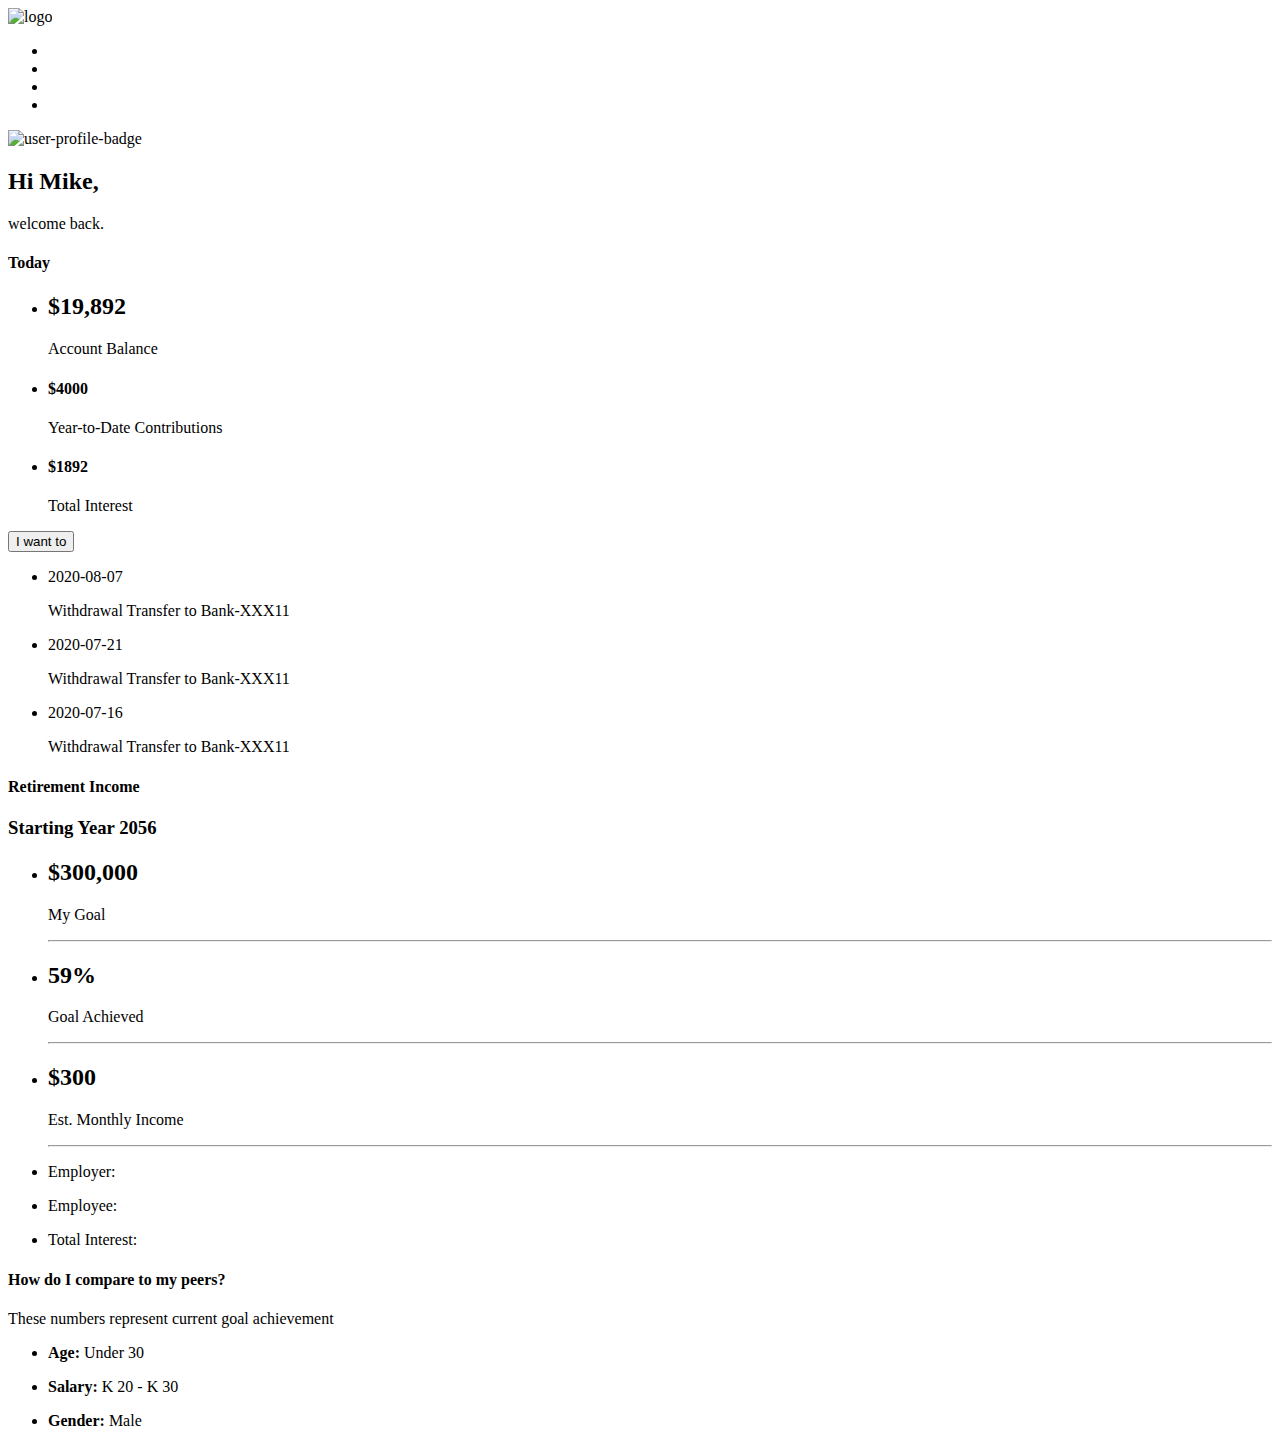
==== dashboard.html @ fe59d1f4 "feat: initial html file" ====
<!DOCTYPE html>
<html lang="en">
<head>
    <meta charset="UTF-8">
    <meta http-equiv="X-UA-Compatible" content="IE=edge">
    <meta name="viewport" content="width=device-width, initial-scale=1.0">
    <title>Dashboard : Swarup Hegde</title>
</head>
<body>
    <div class="dashboard-container">
        <!--Navbar-->
        <div class="navbar-container">
            <img class="logo" src="#" alt="logo">
            <!--Placeholder : search icon-->
            <ul class="nav-links">
                <li class="active">
                    <a href="#">
                        <!--Placeholder : home icon-->
                    </a>
                </li>
                <li>
                    <a href="#">
                        <!--Placeholder : phone book icon-->
                    </a>
                </li>
                <li>
                    <a href="#">
                        <!--Placeholder : tablet list icon-->
                    </a>
                </li>
                <li>
                    <a href="#">
                        <!--Placeholder : user icon-->
                    </a>
                </li>
            </ul>
            <!--Placeholder : bell icon-->
            <!--Placeholder : exit door icon-->
        </div>
        <!--Main section-->
        <div class="main-container">
            <div class="account-overview-container">
                <div class="badge-container">
                    <img class="badge" src="#" alt="user-profile-badge">
                    <div class="badge-text-container">
                        <h2>Hi Mike,</h2>
                        <p>welcome back.</p>
                    </div>
                </div>
                <div class="daily-news-container">
                    <h4>Today</h4>
                    <ul class="expense-list">
                        <li>
                            <h2>$19,892</h2>
                            <p>Account Balance</p>
                        </li>
                        <li>
                            <h4>$4000</h4>
                            <p>Year-to-Date Contributions</p>
                        </li>
                        <li>
                            <h4>$1892</h4>
                            <p>Total Interest</p>
                        </li>
                    </ul>
                    <button class="expense-btn">I want to <!-- Placeholder : down icon (or psuedo-css) --></button>
                    <ul class="recent-transaction">
                        <li>
                            <p class="date">2020-08-07</p>
                            <p class="transfer-action">Withdrawal Transfer to Bank-XXX11</p>
                        </li>
                        <li>
                            <p class="date">2020-07-21</p>
                            <p class="transfer-action">Withdrawal Transfer to Bank-XXX11</p>
                        </li>
                        <li>
                            <p class="date">2020-07-16</p>
                            <p class="transfer-action">Withdrawal Transfer to Bank-XXX11</p>
                        </li>
                    </ul>
                </div>
            </div>
            <div class="chart-section-container">
                <h4>Retirement Income</h4>
                <h3>Starting Year 2056</h3>
                <ul class="goal-stats">
                    <li>
                        <h2>$300,000</h2>
                        <p>My Goal</p>
                        <hr>
                    </li>
                    <li>
                        <h2>59%</h2>
                        <p>Goal Achieved</p>
                        <hr>
                    </li>
                    <li>
                        <h2>$300</h2>
                        <p>Est. Monthly Income</p>
                        <hr>
                    </li>
                </ul>
                <div class="contributions-container">
                    <ul>
                        <li>
                            <p>Employer: </p> <!--Before: oval, Afer: amount-->
                        </li>
                        <li>
                            <p>Employee: </p> <!--Before: oval, Afer: amount-->
                        </li>
                        <li>
                            <p>Total Interest: </p> <!--Before: oval, Afer: amount-->
                        </li>
                    </ul>
                    <div class="bar-chart-container"></div>
                    <div class="comparison-container">
                        <h4>How do I compare to my peers?</h4>
                        <p>These numbers represent current goal achievement</p>
                        <ul class="details-list">
                            <li>
                                <p><strong>Age:</strong> Under 30 <!-- Placeholder: down icon or after --></p>
                            </li>
                            <li>
                                <p><strong>Salary:</strong> K 20 - K 30 <!-- Placeholder: down icon or after --></p>
                            </li>
                            <li>
                                <p><strong>Gender:</strong> Male <!-- Placeholder: down icon or after --></p>
                            </li>
                        </ul>
                        <div class="progress-bar"></div>
                    </div>
                </div>
            </div>
            <div class="deck-container">
                <!-- Baad me karenge -->
            </div>
        </div>
    </div>
</body>
</html>
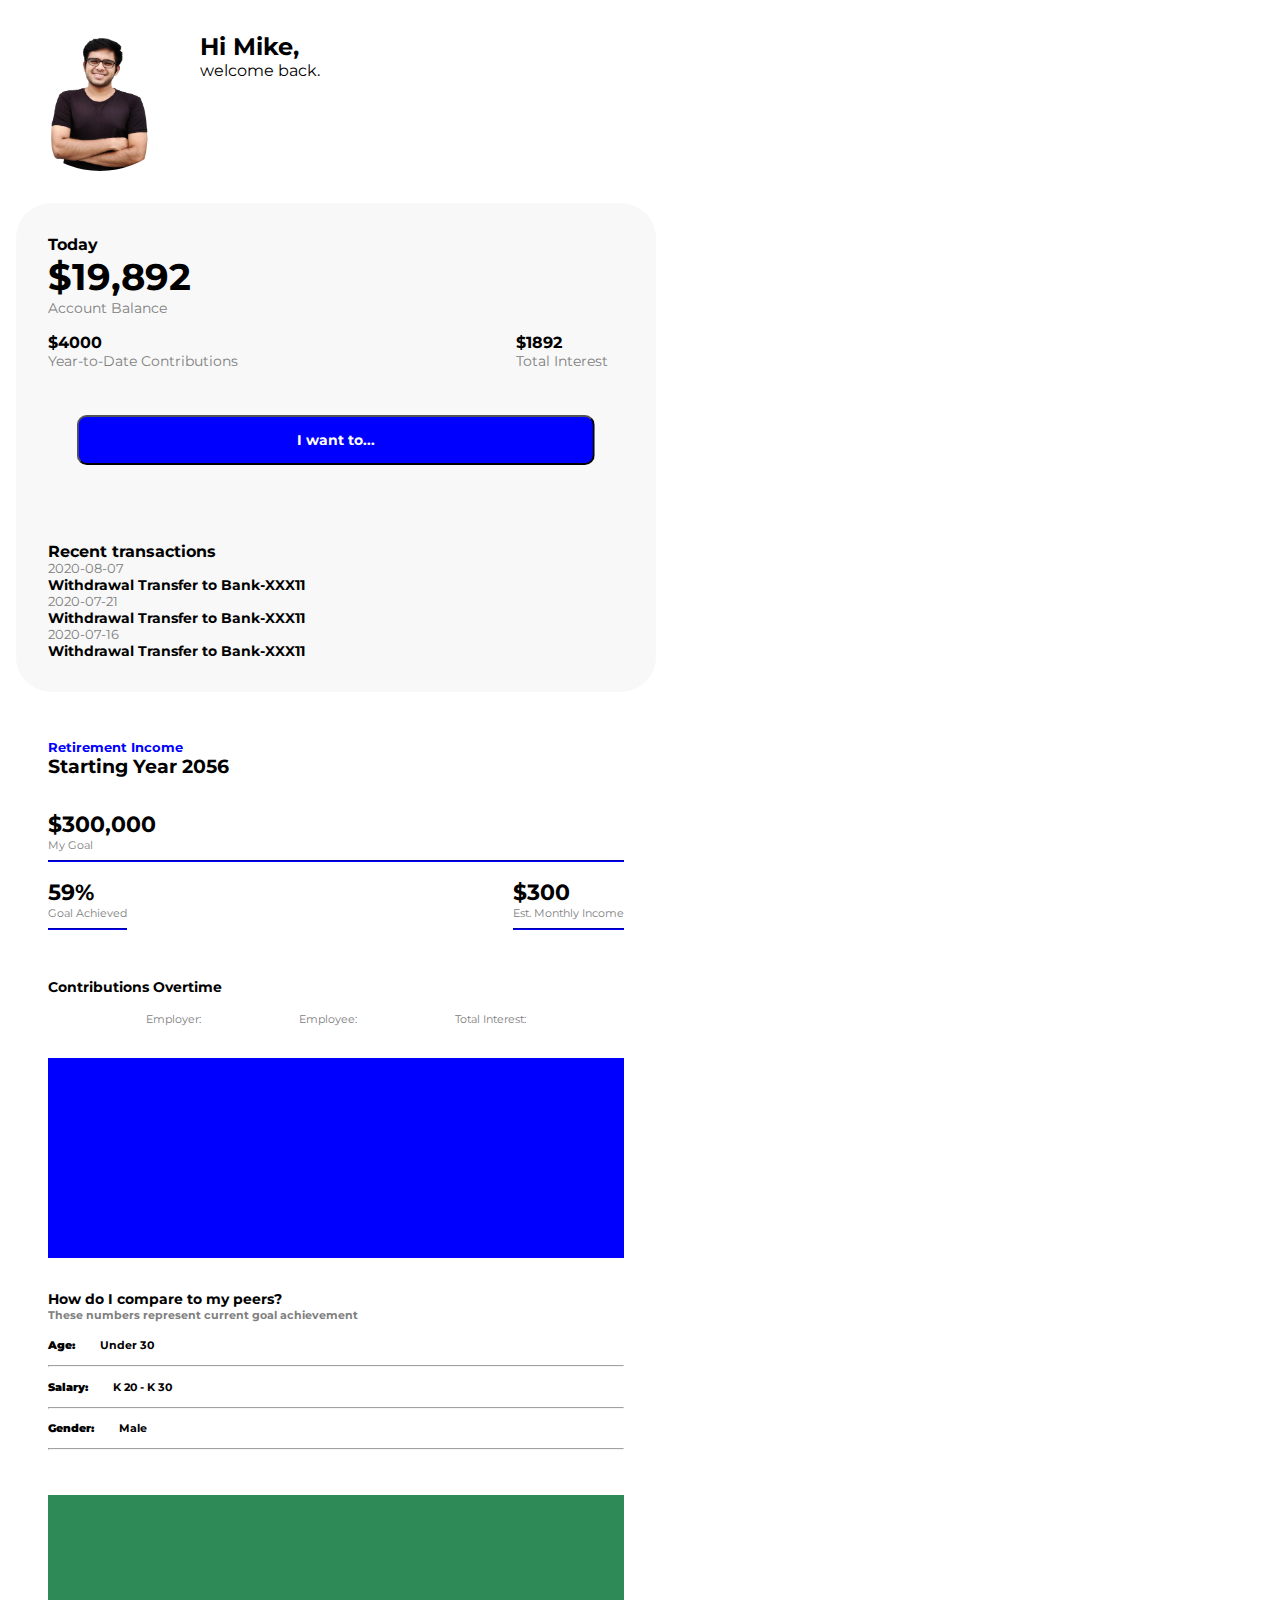
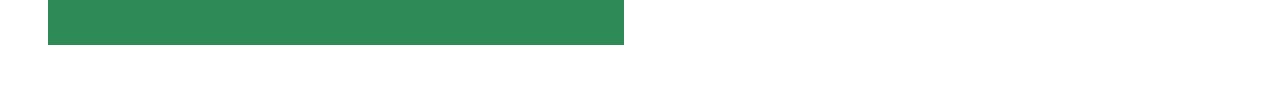
==== commit 74acbe59: "feat: initial mobile view css" ====
--- a/dashboard.html
+++ b/dashboard.html
@@ -3,13 +3,16 @@
 <head>
     <meta charset="UTF-8">
     <meta http-equiv="X-UA-Compatible" content="IE=edge">
+    <link rel="stylesheet" href="./static/css/dashboard.css">
+    <link rel="preconnect" href="https://fonts.gstatic.com">
+<link href="https://fonts.googleapis.com/css2?family=Montserrat&display=swap" rel="stylesheet">
     <meta name="viewport" content="width=device-width, initial-scale=1.0">
     <title>Dashboard : Swarup Hegde</title>
 </head>
 <body>
     <div class="dashboard-container">
         <!--Navbar-->
-        <div class="navbar-container">
+        <div class="navbar-container hide">
             <img class="logo" src="#" alt="logo">
             <!--Placeholder : search icon-->
             <ul class="nav-links">
@@ -41,7 +44,7 @@
         <div class="main-container">
             <div class="account-overview-container">
                 <div class="badge-container">
-                    <img class="badge" src="#" alt="user-profile-badge">
+                    <img class="badge" src="./static/images/profile.png" alt="user-profile-badge">
                     <div class="badge-text-container">
                         <h2>Hi Mike,</h2>
                         <p>welcome back.</p>
@@ -54,17 +57,20 @@
                             <h2>$19,892</h2>
                             <p>Account Balance</p>
                         </li>
-                        <li>
-                            <h4>$4000</h4>
-                            <p>Year-to-Date Contributions</p>
-                        </li>
-                        <li>
-                            <h4>$1892</h4>
-                            <p>Total Interest</p>
-                        </li>
+                        <div>
+                            <li>
+                                <h4>$4000</h4>
+                                <p>Year-to-Date Contributions</p>
+                            </li>
+                            <li>
+                                <h4>$1892</h4>
+                                <p>Total Interest</p>
+                            </li>
+                        </div>
                     </ul>
-                    <button class="expense-btn">I want to <!-- Placeholder : down icon (or psuedo-css) --></button>
-                    <ul class="recent-transaction">
+                    <button class="expense-btn">I want to... <!-- Placeholder : down icon (or psuedo-css) --></button>
+                    <ul class="recent-transactions">
+                        <h4>Recent transactions</h4>
                         <li>
                             <p class="date">2020-08-07</p>
                             <p class="transfer-action">Withdrawal Transfer to Bank-XXX11</p>
@@ -81,7 +87,7 @@
                 </div>
             </div>
             <div class="chart-section-container">
-                <h4>Retirement Income</h4>
+                <h4 class="retirement-title">Retirement Income</h4>
                 <h3>Starting Year 2056</h3>
                 <ul class="goal-stats">
                     <li>
@@ -89,18 +95,21 @@
                         <p>My Goal</p>
                         <hr>
                     </li>
-                    <li>
-                        <h2>59%</h2>
-                        <p>Goal Achieved</p>
-                        <hr>
-                    </li>
-                    <li>
-                        <h2>$300</h2>
-                        <p>Est. Monthly Income</p>
-                        <hr>
-                    </li>
+                    <div>
+                        <li>
+                            <h2>59%</h2>
+                            <p>Goal Achieved</p>
+                            <hr>
+                        </li>
+                        <li>
+                            <h2>$300</h2>
+                            <p>Est. Monthly Income</p>
+                            <hr>
+                        </li>
+                    </div>
                 </ul>
                 <div class="contributions-container">
+                    <h4>Contributions Overtime</h4>
                     <ul>
                         <li>
                             <p>Employer: </p> <!--Before: oval, Afer: amount-->
@@ -119,12 +128,15 @@
                         <ul class="details-list">
                             <li>
                                 <p><strong>Age:</strong> Under 30 <!-- Placeholder: down icon or after --></p>
+                                <hr>
                             </li>
                             <li>
                                 <p><strong>Salary:</strong> K 20 - K 30 <!-- Placeholder: down icon or after --></p>
+                                <hr>
                             </li>
                             <li>
                                 <p><strong>Gender:</strong> Male <!-- Placeholder: down icon or after --></p>
+                                <hr>
                             </li>
                         </ul>
                         <div class="progress-bar"></div>
--- a/static/css/dashboard.css
+++ b/static/css/dashboard.css
@@ -0,0 +1,200 @@
+*{
+    margin: 0;
+    padding: 0;
+    font-family: 'Montserrat', sans-serif;
+}
+
+ul{
+    list-style-type: none;
+}
+
+.dashboard-container{
+    height: 100vh;
+    position: relative;
+}
+
+.hide{
+    display: none;
+}
+
+.main-container{
+    position: absolute;
+}
+
+/* Account overview container styles */
+
+.account-overview-container{
+    width: 100%;
+    position: relative;
+}
+
+.badge-container{
+    position: relative;
+    display: flex;
+}
+
+.badge{
+    width: 25%;
+    border-radius: 50%;
+    margin: 1em;
+}
+
+.badge-text-container{
+    margin-top: 2em;
+}
+
+.daily-news-container{
+    position: relative;
+    background: rgb(248, 248, 248);
+    padding: 2em;
+    margin: 1em;
+    border-radius: 35px;
+}
+
+.expense-list li:first-child h2{
+    font-size: 2.3em;
+}
+
+.expense-list li{
+    margin-bottom: 1em;
+    margin-right: 1em;
+}
+
+.expense-list li p{
+    color: grey;
+    font-size: .9em;
+}
+
+.expense-list div{
+    display: flex;
+    justify-content: space-between;
+
+}
+
+.expense-btn{
+    padding: 1em 2em;
+    margin: 2em 0;
+    width: 90%;
+    position: relative;
+    left: 50%;
+    transform: translateX(-50%);
+    border-radius: 10px;
+    color: white;
+    background: blue;
+    font-weight: bolder;
+    font-size: .9em;
+}
+
+.recent-transactions{
+    margin-top: 3em;
+}
+
+.date{
+    color: grey;
+    font-size: .8em;
+}
+
+.transfer-action{
+    font-size: .9em;
+    font-weight: bolder;
+}
+
+/* Chart section container styles */
+
+.chart-section-container{
+    position: relative;
+    padding: 2em;
+    margin: 1em;
+}
+
+.retirement-title{
+    font-size: .8em;
+    color: blue;
+}
+
+.goal-stats{
+    margin-top: 2em;
+}
+
+.goal-stats h2{
+    font-size: 1.4em;
+}
+
+.goal-stats p{
+    color: grey;
+    font-size: .7em;
+}
+
+.goal-stats li{
+    margin-bottom: 1em;
+}
+
+.goal-stats hr{
+    margin-top: .5em;
+    border-color: blue;
+}
+
+.goal-stats div{
+    display: flex;
+    justify-content: space-between;
+}
+
+.contributions-container{
+    margin-top: 2em;
+}
+
+.contributions-container h4{
+    font-size: .9em;
+}
+
+.contributions-container ul{
+    margin-top: 1em;
+    margin-bottom: 2em;
+    display: flex;
+    justify-content: space-evenly;
+}
+
+.contributions-container ul li p{
+    font-size: .7em;
+    color: grey;
+}
+
+.bar-chart-container{
+    width: 100%;
+    background: blue;
+    height: 200px;
+}
+
+.comparison-container{
+    margin-top: 2em;
+}
+
+.comparison-container p{
+    font-size: .7em;
+    color: grey;
+    font-weight: bold;
+}
+
+.details-list{
+    flex-direction: column;
+}
+
+.details-list li strong{
+    color: black;
+    margin-right: 2em;
+}
+
+.details-list li p{
+    color: black !important;
+}
+
+.details-list hr{
+    border-color: whitesmoke;
+    margin: .8em 0;
+}
+
+.progress-bar{
+    width: 100%;
+    background: seagreen;
+    height: 150px;
+}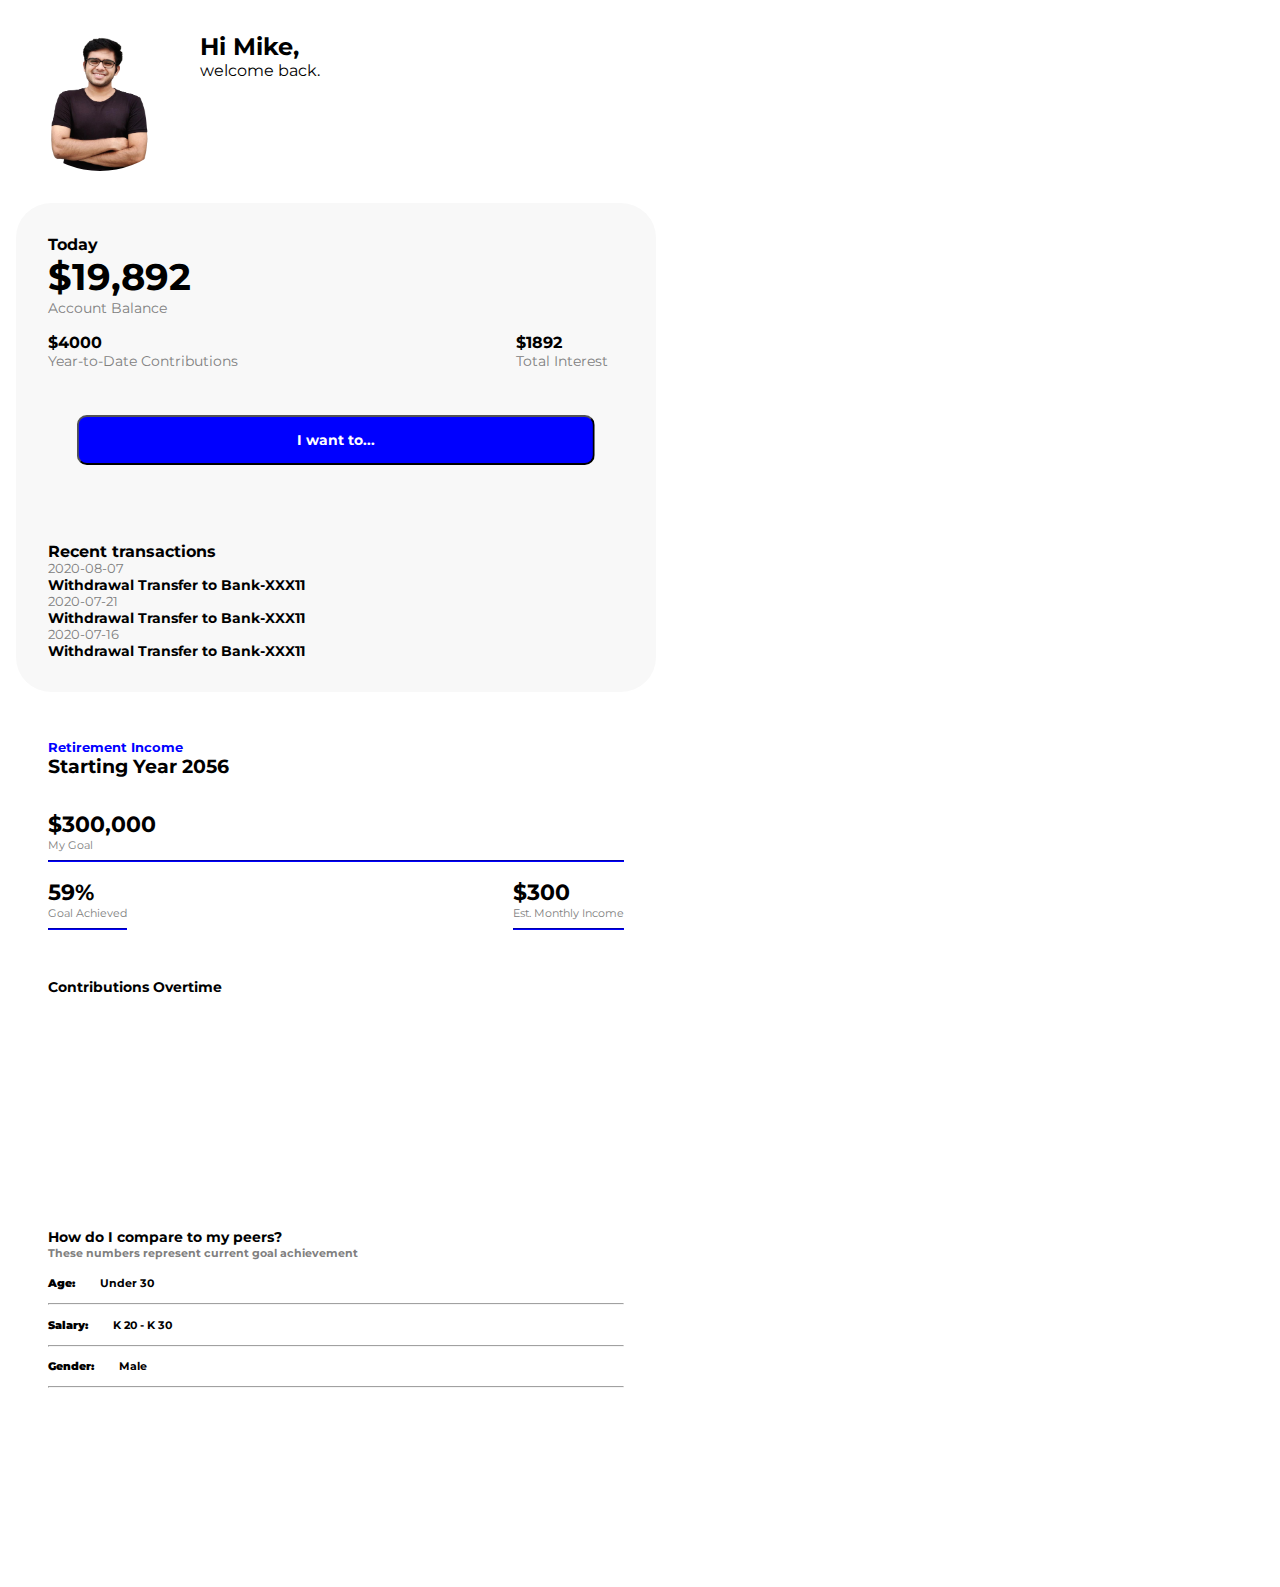
==== commit 737557d1: "feat: charts" ====
--- a/dashboard.html
+++ b/dashboard.html
@@ -1,14 +1,18 @@
 <!DOCTYPE html>
 <html lang="en">
+
 <head>
     <meta charset="UTF-8">
     <meta http-equiv="X-UA-Compatible" content="IE=edge">
-    <link rel="stylesheet" href="./static/css/dashboard.css">
     <link rel="preconnect" href="https://fonts.gstatic.com">
-<link href="https://fonts.googleapis.com/css2?family=Montserrat&display=swap" rel="stylesheet">
+    <script src="https://cdn.jsdelivr.net/npm/chart.js@2.8.0"></script>
+    <link href="https://fonts.googleapis.com/css2?family=Montserrat&display=swap" rel="stylesheet">
     <meta name="viewport" content="width=device-width, initial-scale=1.0">
     <title>Dashboard : Swarup Hegde</title>
+    <link rel="stylesheet" href="./static/css/dashboard.css">
+
 </head>
+
 <body>
     <div class="dashboard-container">
         <!--Navbar-->
@@ -68,7 +72,9 @@
                             </li>
                         </div>
                     </ul>
-                    <button class="expense-btn">I want to... <!-- Placeholder : down icon (or psuedo-css) --></button>
+                    <button class="expense-btn">I want to...
+                        <!-- Placeholder : down icon (or psuedo-css) -->
+                    </button>
                     <ul class="recent-transactions">
                         <h4>Recent transactions</h4>
                         <li>
@@ -110,36 +116,177 @@
                 </ul>
                 <div class="contributions-container">
                     <h4>Contributions Overtime</h4>
-                    <ul>
-                        <li>
-                            <p>Employer: </p> <!--Before: oval, Afer: amount-->
-                        </li>
-                        <li>
-                            <p>Employee: </p> <!--Before: oval, Afer: amount-->
-                        </li>
-                        <li>
-                            <p>Total Interest: </p> <!--Before: oval, Afer: amount-->
-                        </li>
-                    </ul>
-                    <div class="bar-chart-container"></div>
+                    <div class="bar-chart-container">
+                        <canvas id="bar-chart" class="bar-chart"></canvas>
+                        <script>
+                            var ctx = document.getElementById('bar-chart').getContext('2d');
+                            var chart = new Chart(ctx, {
+                                // The type of chart we want to create
+                                type: 'bar',
+
+                                // The data for our dataset
+                                data: {
+                                    labels: [20, 25, 30, 35, 40, 45, 50],
+                                    datasets: [{
+                                        label: 'Employer',
+                                        backgroundColor: 'rgb(1, 1, 211)',
+                                        borderColor: 'rgb(1, 1, 211)',
+                                        data: [10, 20, 30, 40, 50, 60, 70]
+                                    },
+                                    {
+                                        label: 'Employee',
+                                        backgroundColor: 'rgb(103, 103, 235)',
+                                        borderColor: 'rgb(103, 103, 235)',
+                                        data: [10, 20, 30, 40, 50, 60, 70]
+                                    },
+                                    {
+                                        label: 'Total Interest',
+                                        backgroundColor: 'rgb(108, 179, 226)',
+                                        borderColor: 'rgb(108, 179, 226)',
+                                        data: [20, 40, 60, 80, 100, 120, 140]
+                                    }],
+
+                                },
+
+                                // Configuration options go here
+                                options: {
+                                    scales: {
+                                        xAxes: [{
+                                            stacked: true,
+                                        }],
+                                        yAxes: [{
+                                            stacked: true
+                                        }]
+                                    },
+                                }
+                            });
+                        </script>
+                    </div>
                     <div class="comparison-container">
                         <h4>How do I compare to my peers?</h4>
                         <p>These numbers represent current goal achievement</p>
                         <ul class="details-list">
                             <li>
-                                <p><strong>Age:</strong> Under 30 <!-- Placeholder: down icon or after --></p>
+                                <p><strong>Age:</strong> Under 30
+                                    <!-- Placeholder: down icon or after -->
+                                </p>
                                 <hr>
                             </li>
                             <li>
-                                <p><strong>Salary:</strong> K 20 - K 30 <!-- Placeholder: down icon or after --></p>
+                                <p><strong>Salary:</strong> K 20 - K 30
+                                    <!-- Placeholder: down icon or after -->
+                                </p>
                                 <hr>
                             </li>
                             <li>
-                                <p><strong>Gender:</strong> Male <!-- Placeholder: down icon or after --></p>
+                                <p><strong>Gender:</strong> Male
+                                    <!-- Placeholder: down icon or after -->
+                                </p>
                                 <hr>
                             </li>
                         </ul>
-                        <div class="progress-bar"></div>
+                        <div class="progress-bar-container">
+                            <div class="pie-chart-1">
+                                <canvas id="pie-chart-1"></canvas>
+                                <script>
+                                    new Chart(document.getElementById('pie-chart-1'), {
+                                        type: 'doughnut',
+                                        data: {
+                                            datasets: [{
+                                                data: [78, 22],
+                                                backgroundColor: [
+                                                    'rgb(13, 175, 83)',
+                                                    'white'
+                                                ]
+                                            }]
+                                        },
+                                        options: {
+                                            elements: {
+                                                center: {
+                                                    text: '78%',
+                                                    color: 'black', // Default is #000000
+                                                    fontStyle: 'Arial', // Default is Arial
+                                                    sidePadding: 20, // Default is 20 (as a percentage)
+                                                    minFontSize: 10, // Default is 20 (in px), set to false and text will not wrap.
+                                                    lineHeight: 25 // Default is 25 (in px), used for when text wraps
+                                                }
+                                            },
+                                            title: {
+                                                display: true,
+                                                text: 'Average',
+                                            }
+                                        }
+                                    });
+                                </script>
+                            </div>
+                            <div class="pie-chart-2">
+                                <canvas id="pie-chart-2"></canvas>
+                                <script>
+                                    new Chart(document.getElementById('pie-chart-2'), {
+                                        type: 'doughnut',
+                                        data: {
+                                            datasets: [{
+                                                data: [95, 5],
+                                                backgroundColor: [
+                                                    'rgb(13, 175, 83)',
+                                                    'white'
+                                                ]
+                                            }]
+                                        },
+                                        options: {
+                                            elements: {
+                                                center: {
+                                                    text: '95%',
+                                                    color: 'black', // Default is #000000
+                                                    fontStyle: 'Arial', // Default is Arial
+                                                    sidePadding: 20, // Default is 20 (as a percentage)
+                                                    minFontSize: 10, // Default is 20 (in px), set to false and text will not wrap.
+                                                    lineHeight: 25 // Default is 25 (in px), used for when text wraps
+                                                },
+                                            },
+
+                                            title: {
+                                                display: true,
+                                                text: 'Top',
+                                            }
+                                        }
+                                    });
+                                </script>
+                            </div>
+                            <div class="pie-chart-3">
+                                <canvas id="pie-chart-3"></canvas>
+                                <script>
+                                    new Chart(document.getElementById('pie-chart-3'), {
+                                        type: 'doughnut',
+                                        data: {
+                                            datasets: [{
+                                                data: [59, 41],
+                                                backgroundColor: [
+                                                    'rgb(13, 175, 83)',
+                                                    'white'
+                                                ]
+                                            }]
+                                        },
+                                        options: {
+                                            elements: {
+                                                center: {
+                                                    text: '59%',
+                                                    color: 'black', // Default is #000000
+                                                    fontStyle: 'Arial', // Default is Arial
+                                                    sidePadding: 20, // Default is 20 (as a percentage)
+                                                    minFontSize: 10, // Default is 20 (in px), set to false and text will not wrap.
+                                                    lineHeight: 25 // Default is 25 (in px), used for when text wraps
+                                                }
+                                            },
+                                            title: {
+                                                display: true,
+                                                text: 'Me',
+                                            }
+                                        }
+                                    });
+                                </script>
+                            </div>
+                        </div>
                     </div>
                 </div>
             </div>
@@ -148,5 +295,7 @@
             </div>
         </div>
     </div>
+    <script src="plugin.js"></script>
 </body>
+
 </html>--- a/static/css/dashboard.css
+++ b/static/css/dashboard.css
@@ -160,9 +160,12 @@
 }
 
 .bar-chart-container{
+    width: 100% !important;
+    height: 200px !important;
+}
+
+.bar-chart{
     width: 100%;
-    background: blue;
-    height: 200px;
 }
 
 .comparison-container{
@@ -193,8 +196,24 @@
     margin: .8em 0;
 }
 
-.progress-bar{
+.progress-bar-container{
     width: 100%;
-    background: seagreen;
-    height: 150px;
+}
+
+.pie-chart-1, .pie-chart-2, .pie-chart-3{
+    width: 65%;
+    position: absolute;
+    transform: translateX(-50%);
+}
+
+.pie-chart-1{
+    left: 25%;
+}
+
+.pie-chart-2{
+    left: 50%;
+}
+
+.pie-chart-3{
+    left: 75%;
 }